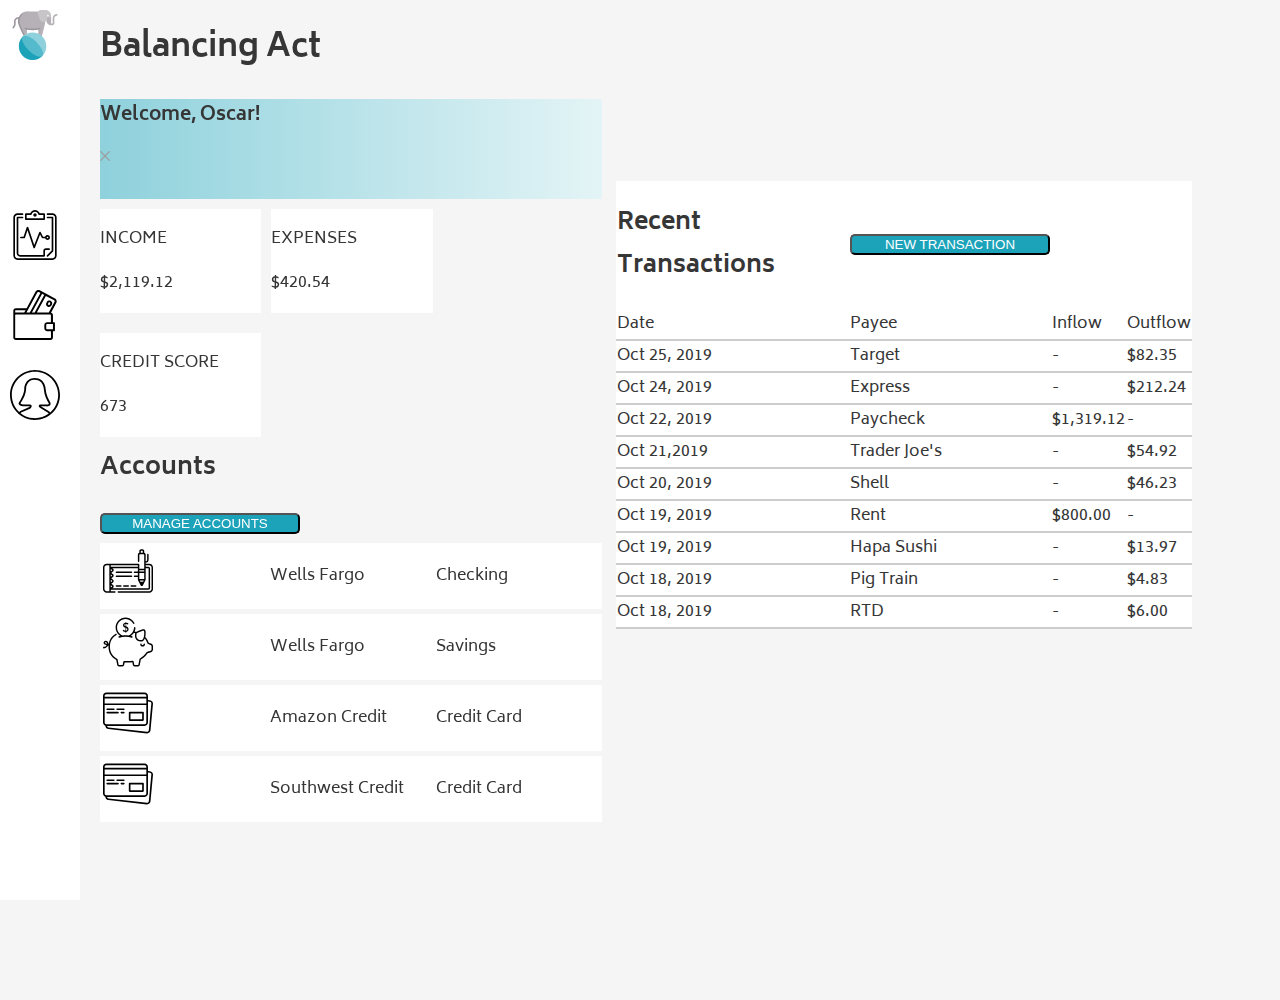
==== index.html @ 1afce779 "fixed transactions layout" ====
<!DOCTYPE html>
<html lang="en">
  <head>
    <meta charset="UTF-8">
    <meta name="viewport" content="width=device-width, initial-scale=1.0">
    <meta http-equiv="X-UA-Compatible" content="ie=edge">
    <title>Balancing Act</title>
    <link rel="stylesheet" type="text/css" href="styles.css" />
    <link href="https://fonts.googleapis.com/css?family=Biryani&display=swap" rel="stylesheet">
  </head>
  <body>
    <nav>
      <img class="nav_logo" id="elephant" src="assets/images/elephant.svg" alt="elephant_logo" />
      <div id="center_nav">
        <img class="nav_logo" src="assets/images/dashboard.svg" alt="dashboard" />
        <img class="nav_logo" src="assets/images/transactions.svg" alt="transactions" />
        <img class="nav_logo" src="assets/images/profile.svg" alt="profile">
      </div>
    </nav>
    <main>
      <div class="left_body">
        <h1>Balancing Act</h1>
        <div class="welcome">
          <h3>Welcome, Oscar!</h3>
          <input type="image" id="close" alt="close" src="assets/images/close.svg" />
        </div>

        <div class="budget_container">
          <div class="budget">
            <p>INCOME</p>
            <p>$2,119.12</p>
          </div>
          <div class="budget">
            <p>EXPENSES</p>
            <p>$420.54</p>
          </div>
          <div class="budget">
            <p>CREDIT SCORE</p>
            <p>673</p>
          </div>
        </div>

        <section class="accounts-container clearfix">
            <h2 class"accounts_header">Accounts</h2>
            <button class="accounts_header" type="button" name="manage_accounts">MANAGE ACCOUNTS</button>
          <table class="account">
            <tr>
              <td class="account-cell"><img class="accounts_images" src="assets/images/checking.svg"
                alt="checking_account" /></td>
              <td class="account-cell">Wells Fargo</td>
              <td class="account-cell">Checking</td>
            </tr>
          </table class="account">
          <table class="account">
            <tr>
              <td class="account-cell"><img class="accounts_images" src="assets/images/savings.svg"
                alt="savings_image"></td>
              <td class="account-cell">Wells Fargo</td>
              <td class="account-cell">Savings</td>
            </tr>
          </table>
          <table class="account">
            <tr>
              <td class="account-cell"><img class="accounts_images" src="assets/images/credit-card.svg" alt="credit_card" /></td>
              <td class="account-cell">Amazon Credit</td>
              <td class="account-cell">Credit Card</td>
            </tr>
          </table>
          <table class="account">
            <tr>
              <td class="account-cell"><img class="accounts_images" src="assets/images/credit-card.svg" alt="credit_card" /></td>
              <td class="account-cell">Southwest Credit</td>
              <td class="account-cell">Credit Card</td>
            </tr>
          </table>
        </section>
      </div>

        <section class="transactions-container">
          <table class="transactions">
            <tr>
              <td><h2>Recent Transactions</h2></td>
              <td><button type="button" name="new_transactoion">NEW TRANSACTION</button></td>
            </tr>
            <tr class="transactions-row">
              <td>Date</td>
              <td>Payee</td>
              <td>Inflow</td>
              <td>Outflow</td>
            </tr>
            <tr class="transactions-row">
              <td>Oct 25, 2019</td>
              <td>Target</td>
              <td>-</td>
              <td>$82.35</td>
            </tr>
            <tr class="transactions-row">
              <td>Oct 24, 2019</td>
              <td>Express</td>
              <td>-</td>
              <td>$212.24</td>
            </tr>
            <tr class="transactions-row">
              <td>Oct 22, 2019</td>
              <td>Paycheck</td>
              <td>$1,319.12</td>
              <td>-</td>
            </tr>
            <tr class="transactions-row">
              <td>Oct 21,2019</td>
              <td>Trader Joe's</td>
              <td>-</td>
              <td>$54.92</td>
            </tr>
            <tr class="transactions-row">
              <td>Oct 20, 2019</td>
              <td>Shell</td>
              <td>-</td>
              <td>$46.23</td>
            </tr>
            <tr class="transactions-row">
              <td>Oct 19, 2019</td>
              <td>Rent</td>
              <td>$800.00</td>
              <td>-</td>
            </tr>
            <tr class="transactions-row">
              <td>Oct 19, 2019</td>
              <td>Hapa Sushi</td>
              <td>-</td>
              <td>$13.97</td>
            </tr>
            <tr class="transactions-row">
              <td>Oct 18, 2019</td>
              <td>Pig Train</td>
              <td>-</td>
              <td>$4.83</td>
            </tr>
            <tr class="transactions-row">
              <td>Oct 18, 2019</td>
              <td>RTD</td>
              <td>-</td>
              <td>$6.00</td>
            </tr>
          </table>
        </section>
      </main>
  </body>
</html>
---- styles.css ----
html, body{
  background-color: #F5F5F5;
  color: #363636;
  height: 100%;
  min-height: 1000px;
  margin: 0;
  padding: 0;
  font-family: 'Biryani', sans-serif;
}

.nav_logo{
 width: 50px;
 height: 50px;
 margin: 10px
}

#center_nav{
  position: absolute;
  top: 200px;
}

nav{
  position: fixed;
  top: 0px;
  left: 0px;
  width:80px;
  height: 100%;
  background-color: white;
}

#close{
  position: absolute;
  width: 10px;
}

.welcome{
  position: relative;
  width: 98%;
  height: 100px;
  background: linear-gradient(90deg, #8ED1DC, #E3F4F6)
}

.budget {
    box-shadow: ;
    background-color: white;
    width: 31.5%;
    margin: 10px 10px 10px 0px;
    float: left;
}

.budget_container{
  position: relative;
  display: block;
  background-color: black;
  width: 100%;
}

main{
  position: relative;
  left: 100px;
}

.accounts_images{
  width:50px;
}

table{
  margin: 5px 0px 0px 0px;
  background-color: white;
}

button{
  background-color: #1CA3BA;
  color: white;
  border-radius: 5px;
  width: 200px;
}

.transactions, .transactions-row{
  border-collapse: collapse;
  border-bottom: 2px solid #CCCCCC;
}

h3{
}

.clearfix{
  display: block;
  content: '';
  clear: both;
}

.account{
  width: 98%;
}


.transactions-container{
  display: inline-block;
  width: 45%;
  position: relative;
  top: 101px;
}

.left_body{
  display: inline-block;
  width:40%;
}

.account-cell{
  width: 30%;
}
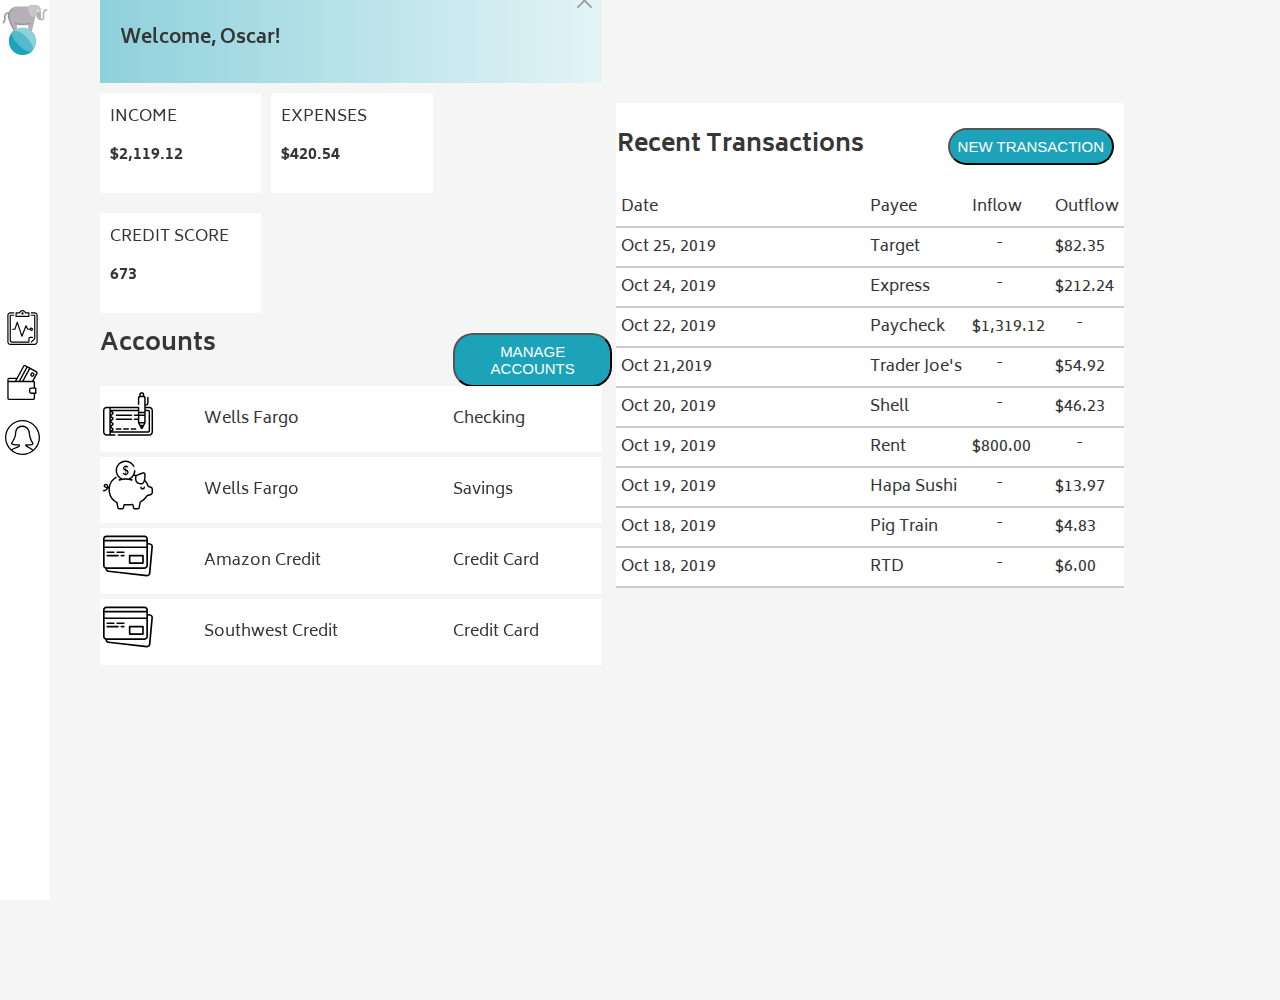
==== commit 974ba783: "Finalized general layout" ====
--- a/index.html
+++ b/index.html
@@ -10,7 +10,7 @@
   </head>
   <body>
     <nav>
-      <img class="nav_logo" id="elephant" src="assets/images/elephant.svg" alt="elephant_logo" />
+      <img id="elephant" src="assets/images/elephant.svg" alt="elephant_logo" />
       <div id="center_nav">
         <img class="nav_logo" src="assets/images/dashboard.svg" alt="dashboard" />
         <img class="nav_logo" src="assets/images/transactions.svg" alt="transactions" />
@@ -27,50 +27,50 @@
 
         <div class="budget_container">
           <div class="budget">
-            <p>INCOME</p>
-            <p>$2,119.12</p>
+            <p class="budget-name-amount">INCOME</p>
+            <p class="budget-name-amount"><strong>$2,119.12</strong></p>
           </div>
           <div class="budget">
-            <p>EXPENSES</p>
-            <p>$420.54</p>
+            <p  class="budget-name-amount">EXPENSES</p>
+            <p  class="budget-name-amount"><strong>$420.54</strong></p>
           </div>
           <div class="budget">
-            <p>CREDIT SCORE</p>
-            <p>673</p>
+            <p  class="budget-name-amount">CREDIT SCORE</p>
+            <p  class="budget-name-amount"><strong>673</strong></p>
           </div>
         </div>
 
         <section class="accounts-container clearfix">
             <h2 class"accounts_header">Accounts</h2>
-            <button class="accounts_header" type="button" name="manage_accounts">MANAGE ACCOUNTS</button>
+            <button class="accounts-button" type="button" name="manage_accounts">MANAGE ACCOUNTS</button>
           <table class="account">
             <tr>
-              <td class="account-cell"><img class="accounts_images" src="assets/images/checking.svg"
+              <td class="account-cell-image"><img class="accounts_images" src="assets/images/checking.svg"
                 alt="checking_account" /></td>
-              <td class="account-cell">Wells Fargo</td>
-              <td class="account-cell">Checking</td>
+              <td class="account-cell-2">Wells Fargo</td>
+              <td class="account-cell-3">Checking</td>
             </tr>
           </table class="account">
           <table class="account">
             <tr>
-              <td class="account-cell"><img class="accounts_images" src="assets/images/savings.svg"
+              <td class="account-cell-image"><img class="accounts_images" src="assets/images/savings.svg"
                 alt="savings_image"></td>
-              <td class="account-cell">Wells Fargo</td>
-              <td class="account-cell">Savings</td>
+              <td class="account-cell-2">Wells Fargo</td>
+              <td class="account-cell-3">Savings</td>
             </tr>
           </table>
           <table class="account">
             <tr>
-              <td class="account-cell"><img class="accounts_images" src="assets/images/credit-card.svg" alt="credit_card" /></td>
-              <td class="account-cell">Amazon Credit</td>
-              <td class="account-cell">Credit Card</td>
+              <td class="account-cell-image"><img class="accounts_images" src="assets/images/credit-card.svg" alt="credit_card" /></td>
+              <td class="account-cell-2">Amazon Credit</td>
+              <td class="account-cell-3">Credit Card</td>
             </tr>
           </table>
           <table class="account">
             <tr>
-              <td class="account-cell"><img class="accounts_images" src="assets/images/credit-card.svg" alt="credit_card" /></td>
-              <td class="account-cell">Southwest Credit</td>
-              <td class="account-cell">Credit Card</td>
+              <td class="account-cell-image"><img class="accounts_images" src="assets/images/credit-card.svg" alt="credit_card" /></td>
+              <td class="account-cell-2">Southwest Credit</td>
+              <td class="account-cell-3">Credit Card</td>
             </tr>
           </table>
         </section>
@@ -80,67 +80,67 @@
           <table class="transactions">
             <tr>
               <td><h2>Recent Transactions</h2></td>
-              <td><button type="button" name="new_transactoion">NEW TRANSACTION</button></td>
+              <td><button id="transaction-button" type="button" name="new_transactoion">NEW TRANSACTION</button></td>
             </tr>
             <tr class="transactions-row">
-              <td>Date</td>
-              <td>Payee</td>
-              <td>Inflow</td>
-              <td>Outflow</td>
+              <td class="transactions-td">Date</td>
+              <td class="transactions-td">Payee</td>
+              <td class="transactions-td">Inflow</td>
+              <td class="transactions-td">Outflow</td>
             </tr>
             <tr class="transactions-row">
-              <td>Oct 25, 2019</td>
-              <td>Target</td>
-              <td>-</td>
-              <td>$82.35</td>
+              <td class="transactions-td">Oct 25, 2019</td>
+              <td class="transactions-td">Target</td>
+              <td class="transactions-td-dash-inflow">-</td>
+              <td class="transactions-td">$82.35</td>
             </tr>
             <tr class="transactions-row">
-              <td>Oct 24, 2019</td>
-              <td>Express</td>
-              <td>-</td>
-              <td>$212.24</td>
+              <td class="transactions-td">Oct 24, 2019</td>
+              <td class="transactions-td">Express</td>
+              <td class="transactions-td-dash-inflow">-</td>
+              <td class="transactions-td">$212.24</td>
             </tr>
             <tr class="transactions-row">
-              <td>Oct 22, 2019</td>
-              <td>Paycheck</td>
-              <td>$1,319.12</td>
-              <td>-</td>
+              <td class="transactions-td">Oct 22, 2019</td>
+              <td class="transactions-td">Paycheck</td>
+              <td class="transactions-td">$1,319.12</td>
+              <td class="transactions-td-dash-outflow">-</td>
             </tr>
             <tr class="transactions-row">
-              <td>Oct 21,2019</td>
-              <td>Trader Joe's</td>
-              <td>-</td>
-              <td>$54.92</td>
+              <td class="transactions-td">Oct 21,2019</td>
+              <td class="transactions-td">Trader Joe's</td>
+              <td class="transactions-td-dash-inflow">-</td>
+              <td class="transactions-td">$54.92</td>
             </tr>
             <tr class="transactions-row">
-              <td>Oct 20, 2019</td>
-              <td>Shell</td>
-              <td>-</td>
-              <td>$46.23</td>
+              <td class="transactions-td">Oct 20, 2019</td>
+              <td class="transactions-td">Shell</td>
+              <td class="transactions-td-dash-inflow">-</td>
+              <td class="transactions-td">$46.23</td>
             </tr>
             <tr class="transactions-row">
-              <td>Oct 19, 2019</td>
-              <td>Rent</td>
-              <td>$800.00</td>
-              <td>-</td>
+              <td class="transactions-td">Oct 19, 2019</td>
+              <td class="transactions-td">Rent</td>
+              <td class="transactions-td">$800.00</td>
+              <td class="transactions-td-dash-outflow">-</td>
             </tr>
             <tr class="transactions-row">
-              <td>Oct 19, 2019</td>
-              <td>Hapa Sushi</td>
-              <td>-</td>
-              <td>$13.97</td>
+              <td class="transactions-td">Oct 19, 2019</td>
+              <td class="transactions-td">Hapa Sushi</td>
+              <td class="transactions-td-dash-inflow">-</td>
+              <td class="transactions-td">$13.97</td>
             </tr>
             <tr class="transactions-row">
-              <td>Oct 18, 2019</td>
-              <td>Pig Train</td>
-              <td>-</td>
-              <td>$4.83</td>
+              <td class="transactions-td">Oct 18, 2019</td>
+              <td class="transactions-td">Pig Train</td>
+              <td class="transactions-td-dash-inflow">-</td>
+              <td class="transactions-td">$4.83</td>
             </tr>
             <tr class="transactions-row">
-              <td>Oct 18, 2019</td>
-              <td>RTD</td>
-              <td>-</td>
-              <td>$6.00</td>
+              <td class="transactions-td">Oct 18, 2019</td>
+              <td class="transactions-td">RTD</td>
+              <td class="transactions-td-dash-inflow">-</td>
+              <td class="transactions-td">$6.00</td>
             </tr>
           </table>
         </section>
--- a/styles.css
+++ b/styles.css
@@ -8,29 +8,44 @@
   font-family: 'Biryani', sans-serif;
 }
 
+main{
+  position: relative;
+  left: 100px;
+  top: -140px;
+}
+
 .nav_logo{
- width: 50px;
- height: 50px;
- margin: 10px
+ width: 35px;
+ height: 35px;
+ margin-top:10px;
+}
+
+#elephant{
+  width: 50px;
+  height: 50px;
+  margin-top: 5px;
 }
 
 #center_nav{
   position: absolute;
-  top: 200px;
+  top: 300px;
+  margin-left: 5px;
 }
 
 nav{
   position: fixed;
   top: 0px;
   left: 0px;
-  width:80px;
+  width: 50px;
   height: 100%;
   background-color: white;
 }
 
 #close{
   position: absolute;
-  width: 10px;
+  width: 15px;
+  top: 10px;
+  right: 10px;
 }
 
 .welcome{
@@ -46,6 +61,7 @@
     width: 31.5%;
     margin: 10px 10px 10px 0px;
     float: left;
+    height: 100px;
 }
 
 .budget_container{
@@ -55,33 +71,39 @@
   width: 100%;
 }
 
-main{
-  position: relative;
-  left: 100px;
+.budget-name-amount{
+      margin: 10px 0 10px 10px;
 }
 
 .accounts_images{
   width:50px;
 }
 
+.accounts-button{
+    position: absolute;
+    left: 69%;
+    top: 10px;
+
+}
+
 table{
   margin: 5px 0px 0px 0px;
   background-color: white;
+  position: relative;
 }
 
 button{
   background-color: #1CA3BA;
   color: white;
-  border-radius: 5px;
-  width: 200px;
+  border-radius: 20px;
+  width: auto;
+  font-size: 15px;
+  padding: 8px;
 }
 
 .transactions, .transactions-row{
   border-collapse: collapse;
   border-bottom: 2px solid #CCCCCC;
-}
-
-h3{
 }
 
 .clearfix{
@@ -94,19 +116,58 @@
   width: 98%;
 }
 
-
 .transactions-container{
   display: inline-block;
   width: 45%;
   position: relative;
-  top: 101px;
+  top: 238px;
 }
+
+.transactions-td{
+  padding: 5px;
+}
+
+.transactions-td-dash-inflow{
+  position: absolute;
+  right: 120px;
+}
+
+.transactions-td-dash-outflow{
+  position: absolute;
+  right: 40px;
+}
+
+
 
 .left_body{
   display: inline-block;
   width:40%;
 }
 
-.account-cell{
+.account-cell-image{
+  width: 20%;
+}
+
+.account-cell-2{
+  width: 50%;
+}
+
+.account-cell-3{
   width: 30%;
 }
+
+.accounts-container{
+  position: relative;
+}
+
+#transaction-button{
+  position: absolute;
+  right: 10px;
+  top: 25px;
+}
+
+h3{
+  position: absolute;
+  top: 20px;
+  left: 20px;
+}
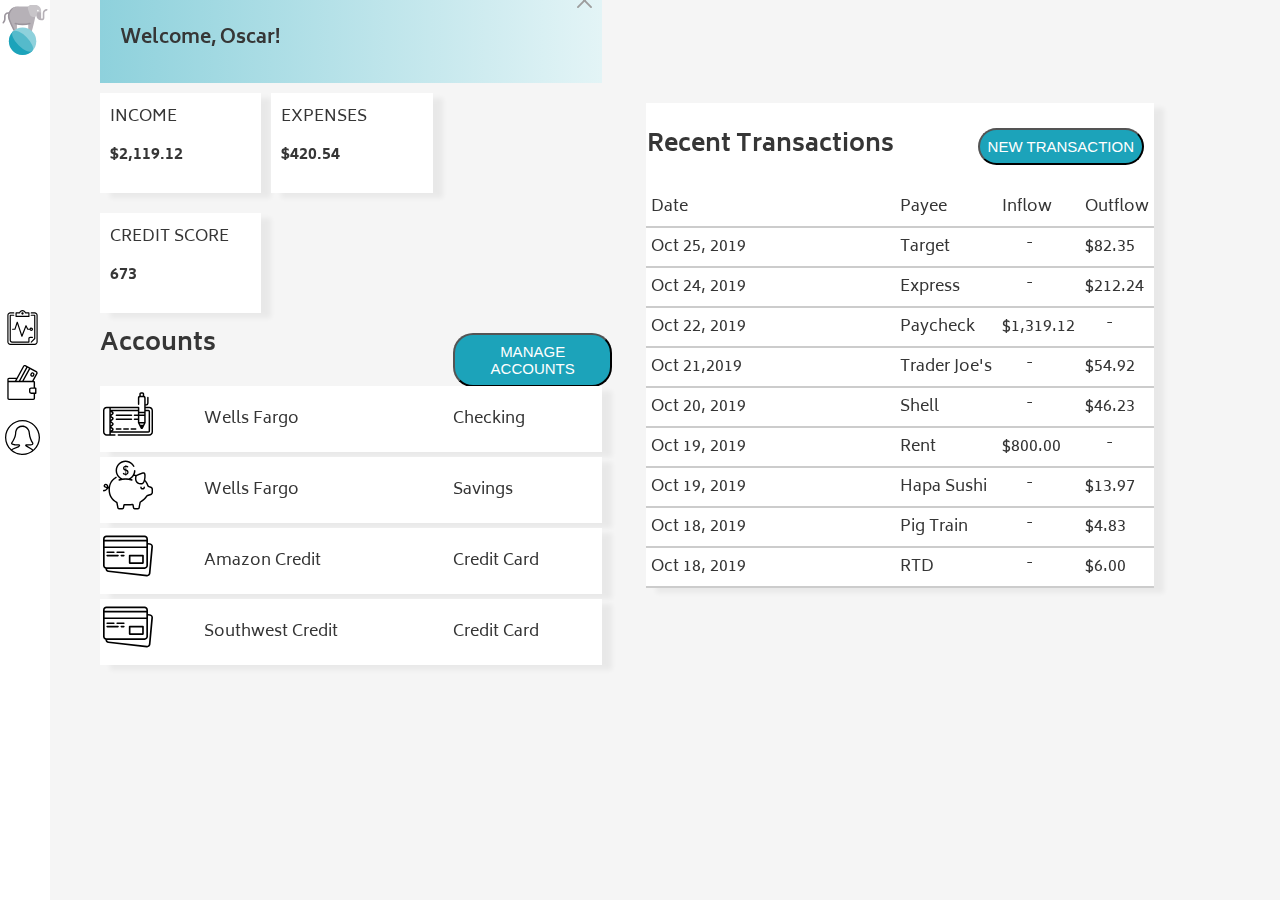
==== commit 8d0b0557: "Added box shadow and JS collapes" ====
--- a/index.html
+++ b/index.html
@@ -20,9 +20,9 @@
     <main>
       <div class="left_body">
         <h1>Balancing Act</h1>
-        <div class="welcome">
+        <div id="welcome">
           <h3>Welcome, Oscar!</h3>
-          <input type="image" id="close" alt="close" src="assets/images/close.svg" />
+          <img id="close" alt="close" src="assets/images/close.svg" />
         </div>
 
         <div class="budget_container">
@@ -145,5 +145,6 @@
           </table>
         </section>
       </main>
+      <script src="main.js"></script>
   </body>
 </html>
--- a/styles.css
+++ b/styles.css
@@ -2,7 +2,7 @@
   background-color: #F5F5F5;
   color: #363636;
   height: 100%;
-  min-height: 1000px;
+  width: 100%;
   margin: 0;
   padding: 0;
   font-family: 'Biryani', sans-serif;
@@ -12,6 +12,7 @@
   position: relative;
   left: 100px;
   top: -140px;
+
 }
 
 .nav_logo{
@@ -48,7 +49,7 @@
   right: 10px;
 }
 
-.welcome{
+#welcome{
   position: relative;
   width: 98%;
   height: 100px;
@@ -66,13 +67,12 @@
 
 .budget_container{
   position: relative;
-  display: block;
   background-color: black;
   width: 100%;
 }
 
 .budget-name-amount{
-      margin: 10px 0 10px 10px;
+  margin: 10px 0 10px 10px;
 }
 
 .accounts_images{
@@ -121,6 +121,7 @@
   width: 45%;
   position: relative;
   top: 238px;
+  margin-left: 30px;
 }
 
 .transactions-td{
@@ -171,3 +172,7 @@
   top: 20px;
   left: 20px;
 }
+
+.account, .transactions, .budget{
+  box-shadow:10px 5px 5px rgba(0,0,0,0.05)
+}
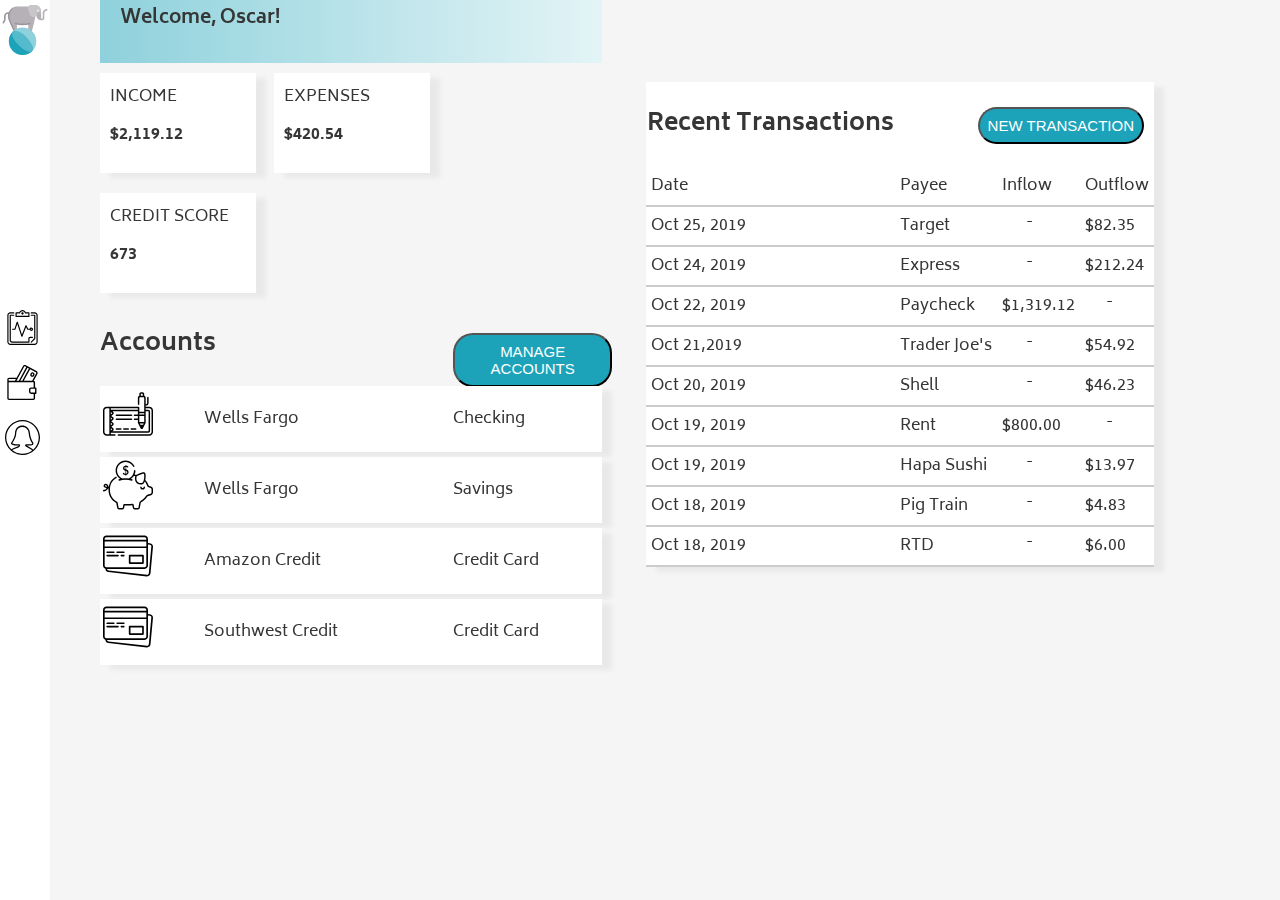
==== commit bd574ea3: "Removed floats and made budget inline-block" ====
--- a/index.html
+++ b/index.html
@@ -50,7 +50,7 @@
               <td class="account-cell-2">Wells Fargo</td>
               <td class="account-cell-3">Checking</td>
             </tr>
-          </table class="account">
+          </table>
           <table class="account">
             <tr>
               <td class="account-cell-image"><img class="accounts_images" src="assets/images/savings.svg"
--- a/styles.css
+++ b/styles.css
@@ -57,18 +57,11 @@
 }
 
 .budget {
-    box-shadow: ;
     background-color: white;
-    width: 31.5%;
-    margin: 10px 10px 10px 0px;
-    float: left;
+    width: 30.5%;
+    margin: 10px 13.9px 10px 0px;
     height: 100px;
-}
-
-.budget_container{
-  position: relative;
-  background-color: black;
-  width: 100%;
+    display: inline-block;
 }
 
 .budget-name-amount{
@@ -120,7 +113,7 @@
   display: inline-block;
   width: 45%;
   position: relative;
-  top: 238px;
+  top: 217px;
   margin-left: 30px;
 }
 
@@ -143,6 +136,7 @@
 .left_body{
   display: inline-block;
   width:40%;
+  position: relative;
 }
 
 .account-cell-image{
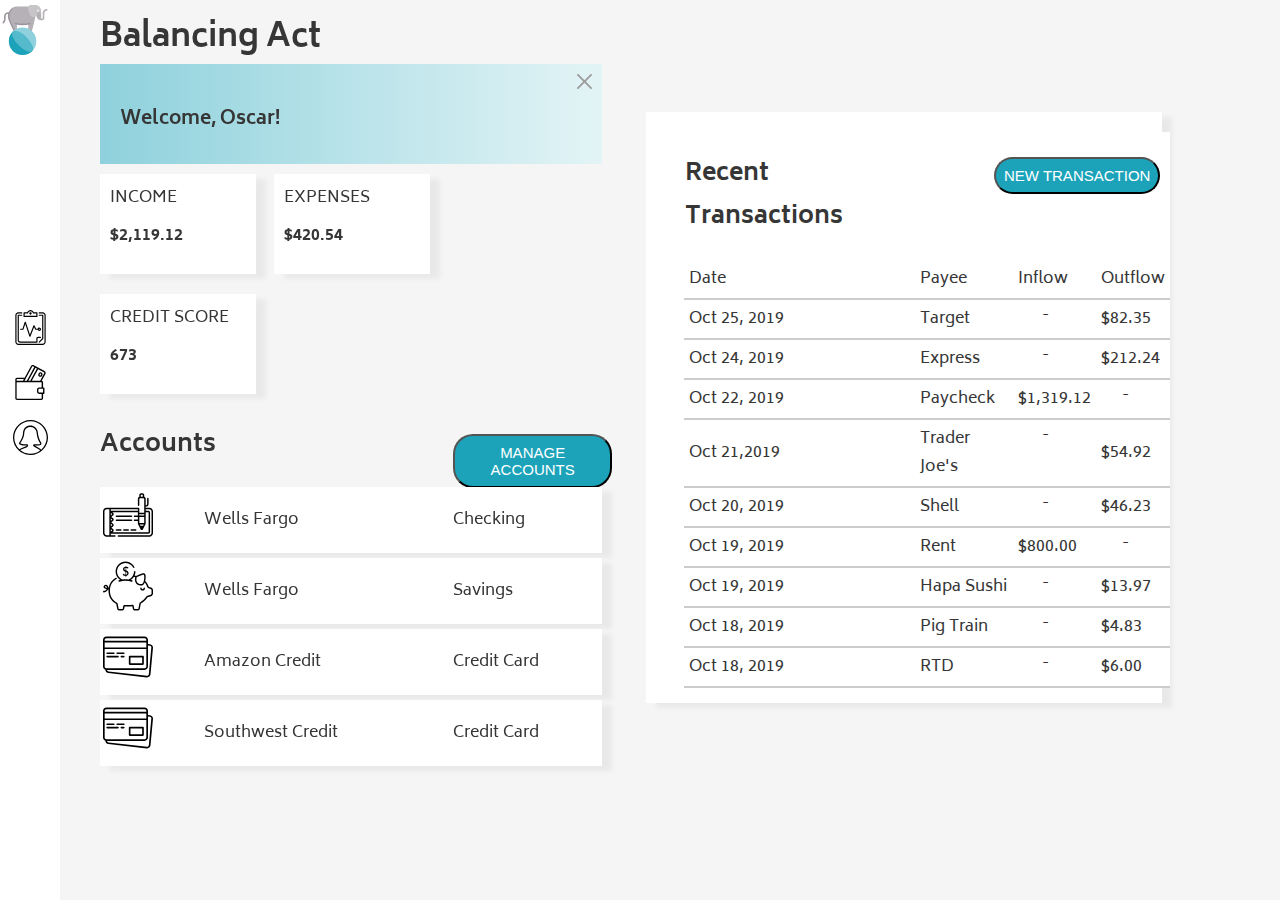
==== commit bd8f4d31: "Final changes on week one" ====
--- a/index.html
+++ b/index.html
@@ -25,6 +25,7 @@
           <img id="close" alt="close" src="assets/images/close.svg" />
         </div>
 
+      <div class="JS-hackfix">
         <div class="budget_container">
           <div class="budget">
             <p class="budget-name-amount">INCOME</p>
@@ -74,6 +75,7 @@
             </tr>
           </table>
         </section>
+      </div>
       </div>
 
         <section class="transactions-container">
--- a/styles.css
+++ b/styles.css
@@ -19,6 +19,7 @@
  width: 35px;
  height: 35px;
  margin-top:10px;
+ margin-left: 8px;
 }
 
 #elephant{
@@ -37,7 +38,7 @@
   position: fixed;
   top: 0px;
   left: 0px;
-  width: 50px;
+  width: 60px;
   height: 100%;
   background-color: white;
 }
@@ -110,15 +111,23 @@
 }
 
 .transactions-container{
-  display: inline-block;
-  width: 45%;
-  position: relative;
-  top: 217px;
-  margin-left: 30px;
+display: inline-block;
+width: 38%;
+position: relative;
+padding: 15px;
+top: 252px;
+margin-left: 30px;
+background-color: white;
+box-shadow:10px 5px 5px rgba(0,0,0,0.05)
 }
 
 .transactions-td{
   padding: 5px;
+}
+
+.transactions {
+    position: relative;
+    left: 23px;
 }
 
 .transactions-td-dash-inflow{
@@ -131,12 +140,9 @@
   right: 40px;
 }
 
-
-
 .left_body{
   display: inline-block;
   width:40%;
-  position: relative;
 }
 
 .account-cell-image{
@@ -167,6 +173,16 @@
   left: 20px;
 }
 
-.account, .transactions, .budget{
+.account, .budget{
   box-shadow:10px 5px 5px rgba(0,0,0,0.05)
 }
+
+.JS-hackfix{
+  position: relative;
+}
+
+h1{
+    position: absolute;
+    top: 130px;
+    left: 0px;
+}
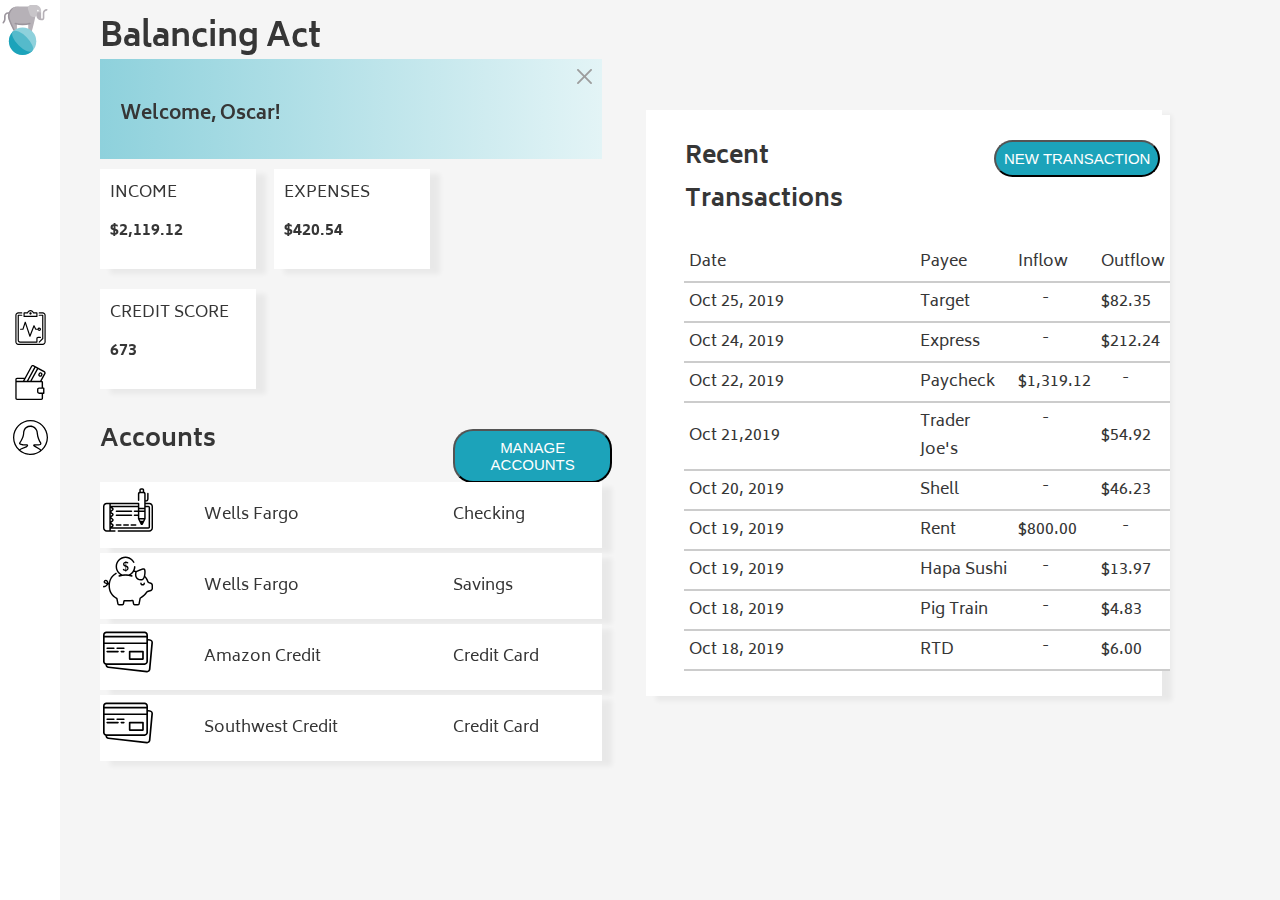
==== commit 4a67da30: "Added transactions.html JS is next step" ====
--- a/index.html
+++ b/index.html
@@ -12,14 +12,15 @@
     <nav>
       <img id="elephant" src="assets/images/elephant.svg" alt="elephant_logo" />
       <div id="center_nav">
-        <img class="nav_logo" src="assets/images/dashboard.svg" alt="dashboard" />
+        <img id="clipboard" class="nav_logo" src="assets/images/dashboard.svg" alt="dashboard" />
         <img class="nav_logo" src="assets/images/transactions.svg" alt="transactions" />
         <img class="nav_logo" src="assets/images/profile.svg" alt="profile">
       </div>
     </nav>
     <main>
+    <div id="clipboard-page">
       <div class="left_body">
-        <h1>Balancing Act</h1>
+        <h1 id="index-header">Balancing Act</h1>
         <div id="welcome">
           <h3>Welcome, Oscar!</h3>
           <img id="close" alt="close" src="assets/images/close.svg" />
@@ -41,7 +42,7 @@
           </div>
         </div>
 
-        <section class="accounts-container clearfix">
+        <section class="accounts-container">
             <h2 class"accounts_header">Accounts</h2>
             <button class="accounts-button" type="button" name="manage_accounts">MANAGE ACCOUNTS</button>
           <table class="account">
@@ -146,6 +147,7 @@
             </tr>
           </table>
         </section>
+      </div>
       </main>
       <script src="main.js"></script>
   </body>
--- a/styles.css
+++ b/styles.css
@@ -22,6 +22,11 @@
  margin-left: 8px;
 }
 
+.nav_logo:hover{
+  border-left: 2px solid turquoise;
+  padding-left: 5px
+}
+
 #elephant{
   width: 50px;
   height: 50px;
@@ -100,25 +105,19 @@
   border-bottom: 2px solid #CCCCCC;
 }
 
-.clearfix{
-  display: block;
-  content: '';
-  clear: both;
-}
-
 .account{
   width: 98%;
 }
 
 .transactions-container{
-display: inline-block;
-width: 38%;
-position: relative;
-padding: 15px;
-top: 252px;
-margin-left: 30px;
-background-color: white;
-box-shadow:10px 5px 5px rgba(0,0,0,0.05)
+  display: inline-block;
+  width: 38%;
+  position: relative;
+  padding: 0px 15px 25px 15px;
+  top: 250px;
+  margin-left: 30px;
+  background-color: white;
+  box-shadow: 10px 5px 5px rgba(0,0,0,0.05);
 }
 
 .transactions-td{
@@ -140,6 +139,16 @@
   right: 40px;
 }
 
+.transactions-td-dash-inflow2,{
+  position: relative;
+  right:;
+}
+
+.transactions-td-dash-outflow2{
+  position: relative;
+  right:;
+}
+
 .left_body{
   display: inline-block;
   width:40%;
@@ -181,8 +190,84 @@
   position: relative;
 }
 
-h1{
+#index-header{
     position: absolute;
     top: 130px;
     left: 0px;
 }
+
+.transactions2-button{
+  width: 100px;
+  position: relative;
+  left: 135px;
+}
+
+#transactions2-page{
+  position: relative;
+  left: 115px;
+}
+
+
+#transaction-form{
+  background-color: white;
+  width: 30%;
+  display: inline-block;
+  position: absolute;
+  top: 105px;
+  box-shadow: 10px 5px 5px rgba(0,0,0,0.05);
+  margin-left: 197px;
+  height: 90%;
+}
+
+label, select, option, input{
+  display: block;
+  width: 70%;
+  height: 25px;
+  margin: 8px 5px 5px 5px;
+  font-size: 14px;
+  position: relative;
+  left: 55px;
+}
+
+#transactions2-header, .transactions2-button{
+  display: inline-block;
+}
+
+#new-transaction2{
+  position: relative;
+  left: 115px;
+}
+
+
+.transactions2, .transactions-row{
+  border-collapse: collapse;
+  border-bottom: 2px solid #CCCCCC;
+  width: 100%;
+}
+
+.transactions2{
+  position: relative;
+  left: 34px;
+  top: 25px;
+}
+
+#log-expense-button{
+  position: relative;
+  left: 57px;
+  width: 40%;
+  display: block;
+  margin-top: 30px;
+}
+
+.transactions2-container{
+display: inline-block;
+width: 40%;
+}
+
+#transactions2-background{
+  position: absolute;
+  width: 45%;
+  height: 640px;
+  box-shadow:10px 5px 5px rgba(0,0,0,0.05);
+  background-color: white;
+}
